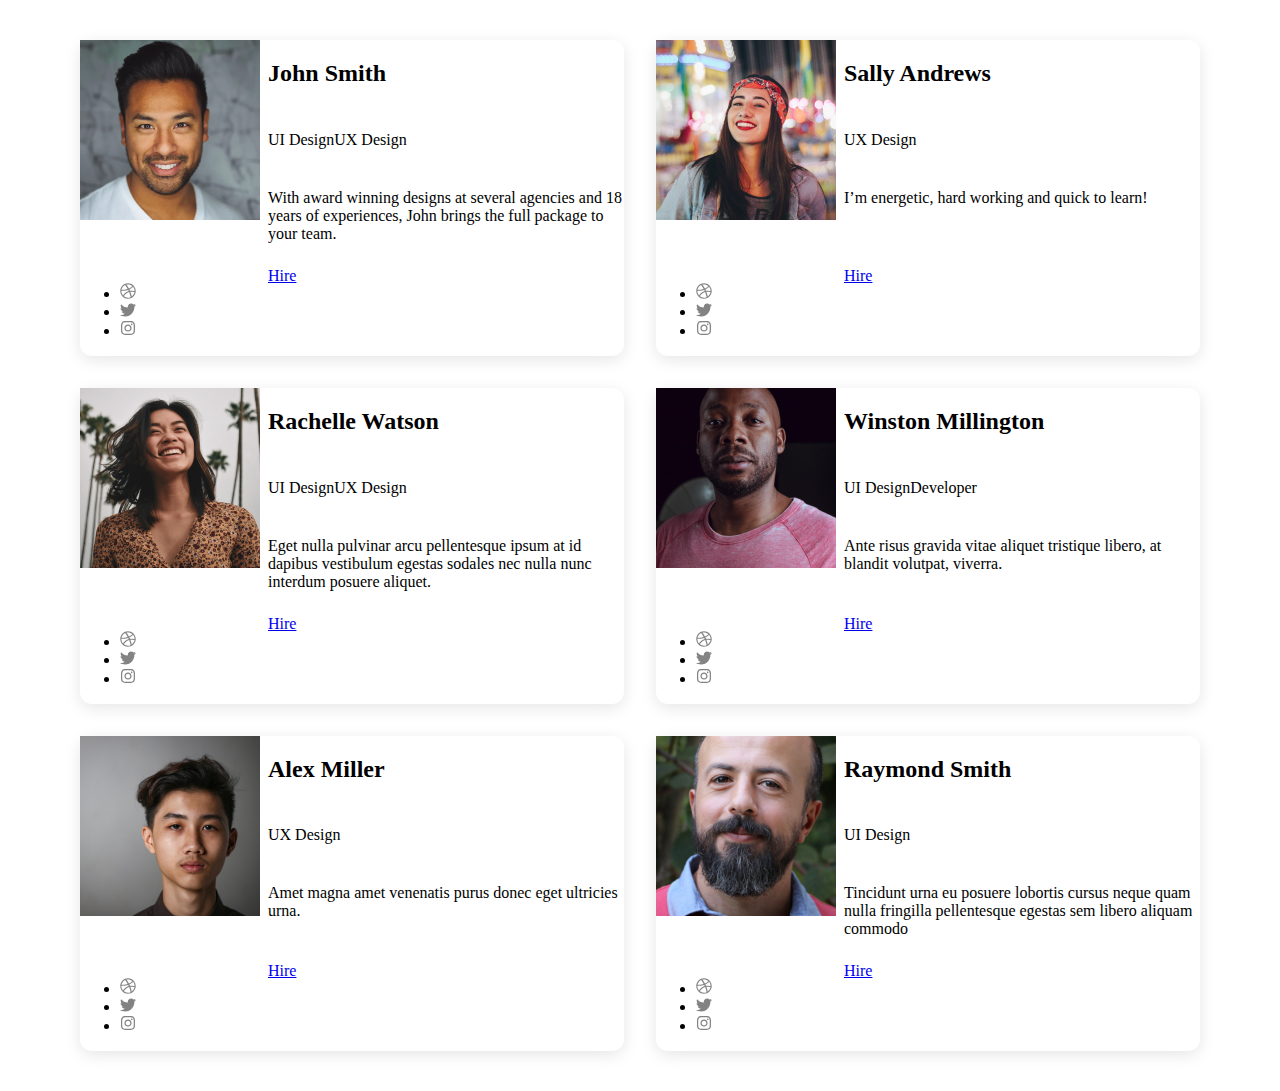
==== 2d - overlooked wrap up/01 - start here/index.html @ 18d28fe4 "challenges except final" ====
<!DOCTYPE html>
<html lang="en">

<head>
  <meta charset="UTF-8">
  <meta name="viewport" content="width=device-width, initial-scale=1.0">
  <title>Hire us</title>
  <link href="https://fonts.googleapis.com/css2?family=Open+Sans:wght@400;700&family=Podkova:wght@700&display=swap"
    rel="stylesheet">

  <link rel="stylesheet" href="styles.css">

</head>

<body>
  <div class="candidates">
    <!-- Candidate 1 -->
    <div class="candidate">
      <h2 class="name">John Smith</h2>
      <img src="img/john.jpg" alt="">
      <p class="roles"><span class="role">UI Design</span><span class="role">UX Design</span></p>
      <p class="bio">With award winning designs at several agencies and 18 years of experiences, John brings the full
        package to your team.</p>
      <ul class="social">
        <li><a aria-label="dribbble" href="#"><img src="img/dribbble.svg" alt=""></a></li>
        <li><a aria-label="twitter" href="#"><img src="img/twitter.svg" alt=""></a></li>
        <li><a aria-label="instagram" href="#"><img src="img/instagram.svg" alt=""></a></li>
      </ul>
      <a href="#" class="btn">Hire</a>
    </div>

    <!-- Candidate 2 -->
    <div class="candidate">
      <h2 class="name">Sally Andrews</h2>
      <img src="img/sally.jpg" alt="">
      <p class="roles"><span class="tag">UX Design</span></p>
      <p class="bio">I’m energetic, hard working and quick to learn!</p>
      <ul class="social">
        <li><a aria-label="dribbble" href="#"><img src="img/dribbble.svg" alt=""></a></li>
        <li><a aria-label="twitter" href="#"><img src="img/twitter.svg" alt=""></a></li>
        <li><a aria-label="instagram" href="#"><img src="img/instagram.svg" alt=""></a></li>
      </ul>
      <a href="#" class="btn">Hire</a>
    </div>

    <!-- Candidate 3 -->
    <div class="candidate">
      <h2 class="name">Rachelle Watson</h2>
      <img src="img/rachelle.jpg" alt="">
      <p class="roles"><span class="tag">UI Design</span><span class="tag">UX Design</span></p>
      <p class="bio">Eget nulla pulvinar arcu pellentesque ipsum at id dapibus vestibulum egestas sodales nec nulla nunc
        interdum posuere aliquet.</p>
      <ul class="social">
        <li><a aria-label="dribbble" href="#"><img src="img/dribbble.svg" alt=""></a></li>
        <li><a aria-label="twitter" href="#"><img src="img/twitter.svg" alt=""></a></li>
        <li><a aria-label="instagram" href="#"><img src="img/instagram.svg" alt=""></a></li>
      </ul>
      <a href="#" class="btn">Hire</a>
    </div>

    <!-- Candidate 4 -->
    <div class="candidate">
      <h2 class="name">Winston Millington</h2>
      <img src="img/winston.jpg" alt="">
      <p class="roles"><span class="tag">UI Design</span><span class="tag">Developer</span></p>
      <p class="bio">Ante risus gravida vitae aliquet tristique libero, at blandit volutpat, viverra.</p>
      <ul class="social">
        <li><a aria-label="dribbble" href="#"><img src="img/dribbble.svg" alt=""></a></li>
        <li><a aria-label="twitter" href="#"><img src="img/twitter.svg" alt=""></a></li>
        <li><a aria-label="instagram" href="#"><img src="img/instagram.svg" alt=""></a></li>
      </ul>
      <a href="#" class="btn">Hire</a>
    </div>

    <!-- Candidate 5 -->
    <div class="candidate">
      <h2 class="name">Alex Miller</h2>
      <img src="img/alex.jpg" alt="">
      <p class="roles"><span class="tag">UX Design</span></p>
      <p class="bio">Amet magna amet venenatis purus donec eget ultricies urna.</p>
      <ul class="social">
        <li><a aria-label="dribbble" href="#"><img src="img/dribbble.svg" alt=""></a></li>
        <li><a aria-label="twitter" href="#"><img src="img/twitter.svg" alt=""></a></li>
        <li><a aria-label="instagram" href="#"><img src="img/instagram.svg" alt=""></a></li>
      </ul>
      <a href="#" class="btn">Hire</a>
    </div>

    <!-- Candidate 6 -->
    <div class="candidate">
      <h2 class="name">Raymond Smith</h2>
      <img src="img/raymond.jpg" alt="">
      <p class="roles"><span class="tag">UI Design</span></p>
      <p class="bio">Tincidunt urna eu posuere lobortis cursus neque quam nulla fringilla pellentesque egestas sem
        libero aliquam commodo</p>
      <ul class="social">
        <li><a aria-label="dribbble" href="#"><img src="img/dribbble.svg" alt=""></a></li>
        <li><a aria-label="twitter" href="#"><img src="img/twitter.svg" alt=""></a></li>
        <li><a aria-label="instagram" href="#"><img src="img/instagram.svg" alt=""></a></li>
      </ul>
      <a href="#" class="btn">Hire</a>
    </div>
  </div>




</body>

</html>
---- 2d - overlooked wrap up/01 - start here/styles.css ----
:root {
  --clr-base-400: #5e5e5e;
  --clr-base-500: #494949;

  --clr-ui-300: #f8e2ff;
  --clr-ui-400: #580d3a;
  --clr-ux-300: #e2ffea;
  --clr-ux-400: #115926;
  --clr-dev-300: #e2fcff;
  --clr-dev-400: #024f4f;

  --ff-accent: "Podkova", serif;
  --ff-base: "Open Sans", sans-serif;

  --fw-400: 400;
  --fw-700: 700;

  --shadow: 0 0.25rem 1rem rgba(0, 0, 0, 0.1);
  --border-radius: 0.75rem;
}






















/* /////////////////
   Layout related
   no need to touch any of this
//////////////////*/

.candidates {
  max-width: 70em;
  margin: 0 auto;
  padding: 2em;
  display: grid;
  gap: 2em;
}

.candidate {
  margin-left: auto;
  margin-right: auto;
  display: grid;
  grid-template-areas:
    "img social"
    "name name"
    "role role"
    "bio bio"
    "button button";
  gap: 0.5em;
  box-shadow: var(--shadow);
  border-radius: var(--border-radius);
}

@media (min-width: 500px) {
  .candidate {
    grid-template-columns: min-content minmax(15rem, 22.5rem);
    grid-template-rows: min-content min-content 1fr auto;
    grid-template-areas:
      "img name"
      "img role"
      "img bio"
      "social button";
  }
}

@media (min-width: 960px) {
  .candidates {
    grid-template-columns: repeat(2, 1fr);
  }
}

.candidate img {
  grid-area: img;
}
.candidate .name {
  grid-area: name;
}
.candidate .roles {
  grid-area: role;
}
.candidate .bio {
  grid-area: bio;
}
.candidate .social {
  grid-area: social;
}
.candidate .btn {
  grid-area: button;
}
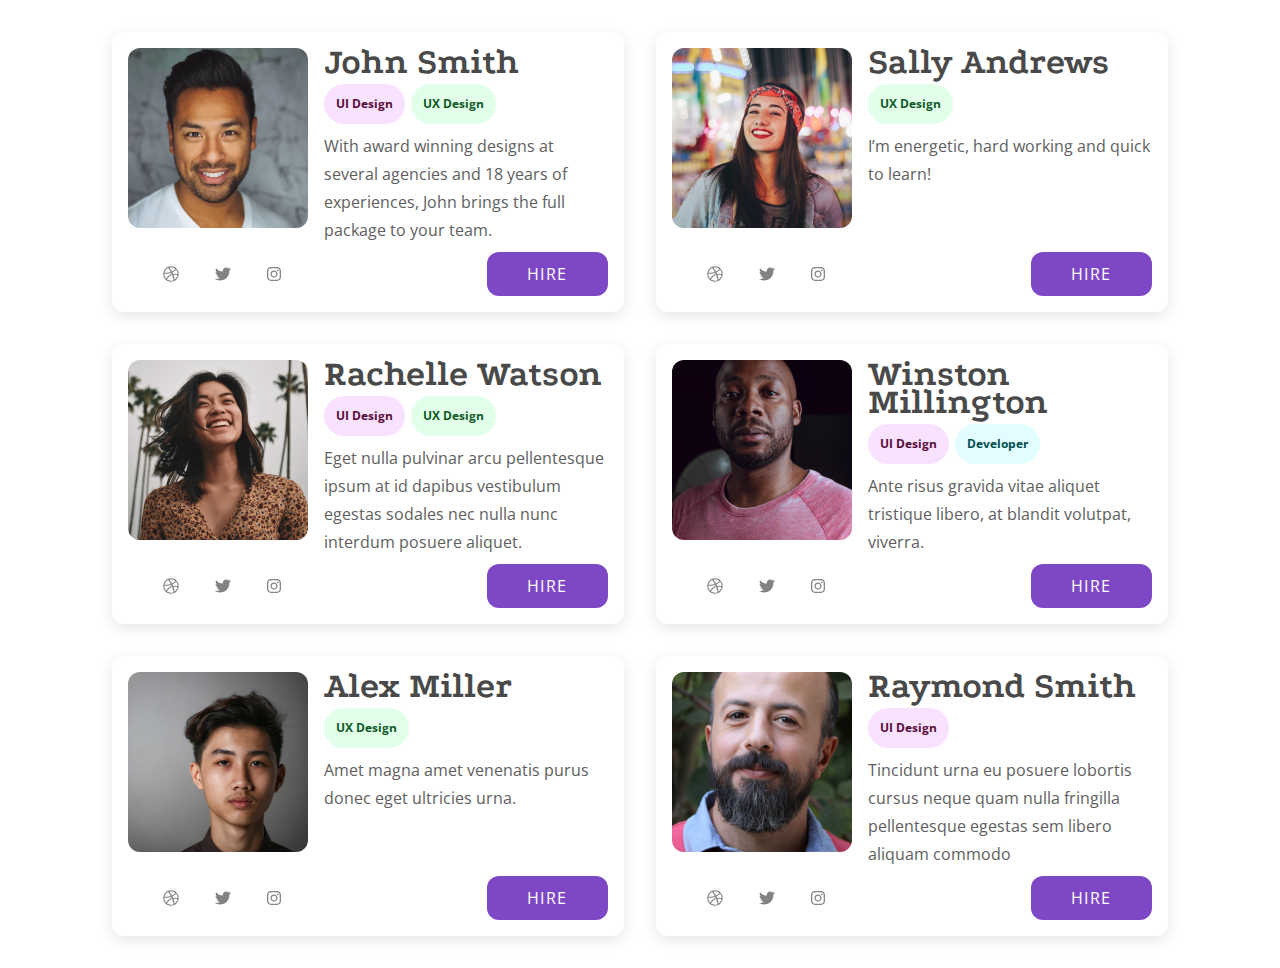
==== commit 48f99e35: "first week finished" ====
--- a/2d - overlooked wrap up/01 - start here/index.html
+++ b/2d - overlooked wrap up/01 - start here/index.html
@@ -1,110 +1,197 @@
 <!DOCTYPE html>
 <html lang="en">
+  <head>
+    <meta charset="UTF-8" />
+    <meta name="viewport" content="width=device-width, initial-scale=1.0" />
+    <title>Hire us</title>
+    <link
+      href="https://fonts.googleapis.com/css2?family=Open+Sans:wght@400;700&family=Podkova:wght@700&display=swap"
+      rel="stylesheet"
+    />
 
-<head>
-  <meta charset="UTF-8">
-  <meta name="viewport" content="width=device-width, initial-scale=1.0">
-  <title>Hire us</title>
-  <link href="https://fonts.googleapis.com/css2?family=Open+Sans:wght@400;700&family=Podkova:wght@700&display=swap"
-    rel="stylesheet">
+    <link rel="stylesheet" href="styles.css" />
+  </head>
 
-  <link rel="stylesheet" href="styles.css">
+  <body>
+    <div class="candidates">
+      <!-- Candidate 1 -->
+      <div class="candidate">
+        <h2 class="name">John Smith</h2>
+        <img src="img/john.jpg" alt="" />
+        <p class="roles">
+          <span class="tag tag--ui">UI Design</span
+          ><span class="tag tag--ux">UX Design</span>
+        </p>
+        <p class="bio">
+          With award winning designs at several agencies and 18 years of
+          experiences, John brings the full package to your team.
+        </p>
+        <ul class="social">
+          <li>
+            <a aria-label="dribbble" href="#"
+              ><img src="img/dribbble.svg" alt=""
+            /></a>
+          </li>
+          <li>
+            <a aria-label="twitter" href="#"
+              ><img src="img/twitter.svg" alt=""
+            /></a>
+          </li>
+          <li>
+            <a aria-label="instagram" href="#"
+              ><img src="img/instagram.svg" alt=""
+            /></a>
+          </li>
+        </ul>
+        <a href="#" class="btn">Hire</a>
+      </div>
 
-</head>
+      <!-- Candidate 2 -->
+      <div class="candidate">
+        <h2 class="name">Sally Andrews</h2>
+        <img src="img/sally.jpg" alt="" />
+        <p class="roles"><span class="tag tag--ux">UX Design</span></p>
+        <p class="bio">I’m energetic, hard working and quick to learn!</p>
+        <ul class="social">
+          <li>
+            <a aria-label="dribbble" href="#"
+              ><img src="img/dribbble.svg" alt=""
+            /></a>
+          </li>
+          <li>
+            <a aria-label="twitter" href="#"
+              ><img src="img/twitter.svg" alt=""
+            /></a>
+          </li>
+          <li>
+            <a aria-label="instagram" href="#"
+              ><img src="img/instagram.svg" alt=""
+            /></a>
+          </li>
+        </ul>
+        <a href="#" class="btn">Hire</a>
+      </div>
 
-<body>
-  <div class="candidates">
-    <!-- Candidate 1 -->
-    <div class="candidate">
-      <h2 class="name">John Smith</h2>
-      <img src="img/john.jpg" alt="">
-      <p class="roles"><span class="role">UI Design</span><span class="role">UX Design</span></p>
-      <p class="bio">With award winning designs at several agencies and 18 years of experiences, John brings the full
-        package to your team.</p>
-      <ul class="social">
-        <li><a aria-label="dribbble" href="#"><img src="img/dribbble.svg" alt=""></a></li>
-        <li><a aria-label="twitter" href="#"><img src="img/twitter.svg" alt=""></a></li>
-        <li><a aria-label="instagram" href="#"><img src="img/instagram.svg" alt=""></a></li>
-      </ul>
-      <a href="#" class="btn">Hire</a>
+      <!-- Candidate 3 -->
+      <div class="candidate">
+        <h2 class="name">Rachelle Watson</h2>
+        <img src="img/rachelle.jpg" alt="" />
+        <p class="roles">
+          <span class="tag tag--ui">UI Design</span
+          ><span class="tag tag--ux">UX Design</span>
+        </p>
+        <p class="bio">
+          Eget nulla pulvinar arcu pellentesque ipsum at id dapibus vestibulum
+          egestas sodales nec nulla nunc interdum posuere aliquet.
+        </p>
+        <ul class="social">
+          <li>
+            <a aria-label="dribbble" href="#"
+              ><img src="img/dribbble.svg" alt=""
+            /></a>
+          </li>
+          <li>
+            <a aria-label="twitter" href="#"
+              ><img src="img/twitter.svg" alt=""
+            /></a>
+          </li>
+          <li>
+            <a aria-label="instagram" href="#"
+              ><img src="img/instagram.svg" alt=""
+            /></a>
+          </li>
+        </ul>
+        <a href="#" class="btn">Hire</a>
+      </div>
+
+      <!-- Candidate 4 -->
+      <div class="candidate">
+        <h2 class="name">Winston Millington</h2>
+        <img src="img/winston.jpg" alt="" />
+        <p class="roles">
+          <span class="tag tag--ui">UI Design</span
+          ><span class="tag tag--dev">Developer</span>
+        </p>
+        <p class="bio">
+          Ante risus gravida vitae aliquet tristique libero, at blandit
+          volutpat, viverra.
+        </p>
+        <ul class="social">
+          <li>
+            <a aria-label="dribbble" href="#"
+              ><img src="img/dribbble.svg" alt=""
+            /></a>
+          </li>
+          <li>
+            <a aria-label="twitter" href="#"
+              ><img src="img/twitter.svg" alt=""
+            /></a>
+          </li>
+          <li>
+            <a aria-label="instagram" href="#"
+              ><img src="img/instagram.svg" alt=""
+            /></a>
+          </li>
+        </ul>
+        <a href="#" class="btn">Hire</a>
+      </div>
+
+      <!-- Candidate 5 -->
+      <div class="candidate">
+        <h2 class="name">Alex Miller</h2>
+        <img src="img/alex.jpg" alt="" />
+        <p class="roles"><span class="tag tag--ux">UX Design</span></p>
+        <p class="bio">
+          Amet magna amet venenatis purus donec eget ultricies urna.
+        </p>
+        <ul class="social">
+          <li>
+            <a aria-label="dribbble" href="#"
+              ><img src="img/dribbble.svg" alt=""
+            /></a>
+          </li>
+          <li>
+            <a aria-label="twitter" href="#"
+              ><img src="img/twitter.svg" alt=""
+            /></a>
+          </li>
+          <li>
+            <a aria-label="instagram" href="#"
+              ><img src="img/instagram.svg" alt=""
+            /></a>
+          </li>
+        </ul>
+        <a href="#" class="btn">Hire</a>
+      </div>
+
+      <!-- Candidate 6 -->
+      <div class="candidate">
+        <h2 class="name">Raymond Smith</h2>
+        <img src="img/raymond.jpg" alt="" />
+        <p class="roles"><span class="tag tag--ui">UI Design</span></p>
+        <p class="bio">
+          Tincidunt urna eu posuere lobortis cursus neque quam nulla fringilla
+          pellentesque egestas sem libero aliquam commodo
+        </p>
+        <ul class="social">
+          <li>
+            <a aria-label="dribbble" href="#"
+              ><img src="img/dribbble.svg" alt=""
+            /></a>
+          </li>
+          <li>
+            <a aria-label="twitter" href="#"
+              ><img src="img/twitter.svg" alt=""
+            /></a>
+          </li>
+          <li>
+            <a aria-label="instagram" href="#"
+              ><img src="img/instagram.svg" alt=""
+            /></a>
+          </li>
+        </ul>
+        <a href="#" class="btn">Hire</a>
+      </div>
     </div>
-
-    <!-- Candidate 2 -->
-    <div class="candidate">
-      <h2 class="name">Sally Andrews</h2>
-      <img src="img/sally.jpg" alt="">
-      <p class="roles"><span class="tag">UX Design</span></p>
-      <p class="bio">I’m energetic, hard working and quick to learn!</p>
-      <ul class="social">
-        <li><a aria-label="dribbble" href="#"><img src="img/dribbble.svg" alt=""></a></li>
-        <li><a aria-label="twitter" href="#"><img src="img/twitter.svg" alt=""></a></li>
-        <li><a aria-label="instagram" href="#"><img src="img/instagram.svg" alt=""></a></li>
-      </ul>
-      <a href="#" class="btn">Hire</a>
-    </div>
-
-    <!-- Candidate 3 -->
-    <div class="candidate">
-      <h2 class="name">Rachelle Watson</h2>
-      <img src="img/rachelle.jpg" alt="">
-      <p class="roles"><span class="tag">UI Design</span><span class="tag">UX Design</span></p>
-      <p class="bio">Eget nulla pulvinar arcu pellentesque ipsum at id dapibus vestibulum egestas sodales nec nulla nunc
-        interdum posuere aliquet.</p>
-      <ul class="social">
-        <li><a aria-label="dribbble" href="#"><img src="img/dribbble.svg" alt=""></a></li>
-        <li><a aria-label="twitter" href="#"><img src="img/twitter.svg" alt=""></a></li>
-        <li><a aria-label="instagram" href="#"><img src="img/instagram.svg" alt=""></a></li>
-      </ul>
-      <a href="#" class="btn">Hire</a>
-    </div>
-
-    <!-- Candidate 4 -->
-    <div class="candidate">
-      <h2 class="name">Winston Millington</h2>
-      <img src="img/winston.jpg" alt="">
-      <p class="roles"><span class="tag">UI Design</span><span class="tag">Developer</span></p>
-      <p class="bio">Ante risus gravida vitae aliquet tristique libero, at blandit volutpat, viverra.</p>
-      <ul class="social">
-        <li><a aria-label="dribbble" href="#"><img src="img/dribbble.svg" alt=""></a></li>
-        <li><a aria-label="twitter" href="#"><img src="img/twitter.svg" alt=""></a></li>
-        <li><a aria-label="instagram" href="#"><img src="img/instagram.svg" alt=""></a></li>
-      </ul>
-      <a href="#" class="btn">Hire</a>
-    </div>
-
-    <!-- Candidate 5 -->
-    <div class="candidate">
-      <h2 class="name">Alex Miller</h2>
-      <img src="img/alex.jpg" alt="">
-      <p class="roles"><span class="tag">UX Design</span></p>
-      <p class="bio">Amet magna amet venenatis purus donec eget ultricies urna.</p>
-      <ul class="social">
-        <li><a aria-label="dribbble" href="#"><img src="img/dribbble.svg" alt=""></a></li>
-        <li><a aria-label="twitter" href="#"><img src="img/twitter.svg" alt=""></a></li>
-        <li><a aria-label="instagram" href="#"><img src="img/instagram.svg" alt=""></a></li>
-      </ul>
-      <a href="#" class="btn">Hire</a>
-    </div>
-
-    <!-- Candidate 6 -->
-    <div class="candidate">
-      <h2 class="name">Raymond Smith</h2>
-      <img src="img/raymond.jpg" alt="">
-      <p class="roles"><span class="tag">UI Design</span></p>
-      <p class="bio">Tincidunt urna eu posuere lobortis cursus neque quam nulla fringilla pellentesque egestas sem
-        libero aliquam commodo</p>
-      <ul class="social">
-        <li><a aria-label="dribbble" href="#"><img src="img/dribbble.svg" alt=""></a></li>
-        <li><a aria-label="twitter" href="#"><img src="img/twitter.svg" alt=""></a></li>
-        <li><a aria-label="instagram" href="#"><img src="img/instagram.svg" alt=""></a></li>
-      </ul>
-      <a href="#" class="btn">Hire</a>
-    </div>
-  </div>
-
-
-
-
-</body>
-
-</html>+  </body>
+</html>
--- a/2d - overlooked wrap up/01 - start here/styles.css
+++ b/2d - overlooked wrap up/01 - start here/styles.css
@@ -9,6 +9,8 @@
   --clr-dev-300: #e2fcff;
   --clr-dev-400: #024f4f;
 
+  --clr-accent-500: #7e47c5;
+
   --ff-accent: "Podkova", serif;
   --ff-base: "Open Sans", sans-serif;
 
@@ -19,26 +21,126 @@
   --border-radius: 0.75rem;
 }
 
-
-
-
-
-
-
-
-
-
-
-
-
-
-
-
-
-
-
-
-
+/* ---------
+   --RESET--
+   --------- */
+
+*,
+*::before,
+*::after {
+  box-sizing: border-box;
+}
+
+img {
+  display: block;
+}
+
+a {
+  text-decoration: none;
+}
+
+ul,
+li {
+  list-style: none;
+  padding: 0;
+  margin: 0;
+}
+
+/* ----------
+   --GLOBAL--
+   ---------- */
+
+body {
+  margin: 0;
+  font-family: var(--ff-base);
+  line-height: 1.75em;
+  color: var(--clr-base-400);
+}
+
+.btn {
+  display: inline-block;
+  cursor: pointer;
+  padding: 0.5em 2.5em;
+  text-transform: uppercase;
+  letter-spacing: 0.1em;
+  background-color: var(--bg, var(--clr-accent-500));
+  color: var(--fg, #fff);
+  border-radius: var(--border-radius);
+}
+
+/* ----------
+   ---TAGS---
+   ---------- */
+
+.tag {
+  display: inline-block;
+  padding: 0.5em 1em;
+  margin-right: 0.5em;
+  border-radius: 100vw;
+  font-weight: var(--fw-700);
+  background-color: var(--bg, lightgray);
+  color: var(--fg);
+}
+
+.tag--ui {
+  --bg: var(--clr-ui-300);
+  --fg: var(--clr-ui-400);
+}
+
+.tag--ux {
+  --bg: var(--clr-ux-300);
+  --fg: var(--clr-ux-400);
+}
+
+.tag--dev {
+  --bg: var(--clr-dev-300);
+  --fg: var(--clr-dev-400);
+}
+
+/* --------------
+   --CANDIDATES--
+   -------------- */
+
+.candidate {
+  padding: 1em;
+}
+
+.candidate .name {
+  margin: 0;
+  font-family: var(--ff-accent);
+  font-size: 2.25rem;
+  color: var(--clr-base-500);
+}
+
+.candidate > img {
+  margin-right: 0.5em;
+  border-radius: var(--border-radius);
+}
+
+.candidate .roles {
+  margin: 0;
+  font-size: 0.75rem;
+}
+
+.candidate .bio {
+  margin: 0;
+}
+
+.candidate .social {
+  display: flex;
+  justify-content: space-evenly;
+  align-items: center;
+}
+
+.candidate .social a:hover,
+.candidate .social a:focus {
+  opacity: 0.5;
+}
+
+.candidate .btn {
+  align-self: end;
+  justify-self: end;
+}
 
 /* /////////////////
    Layout related
